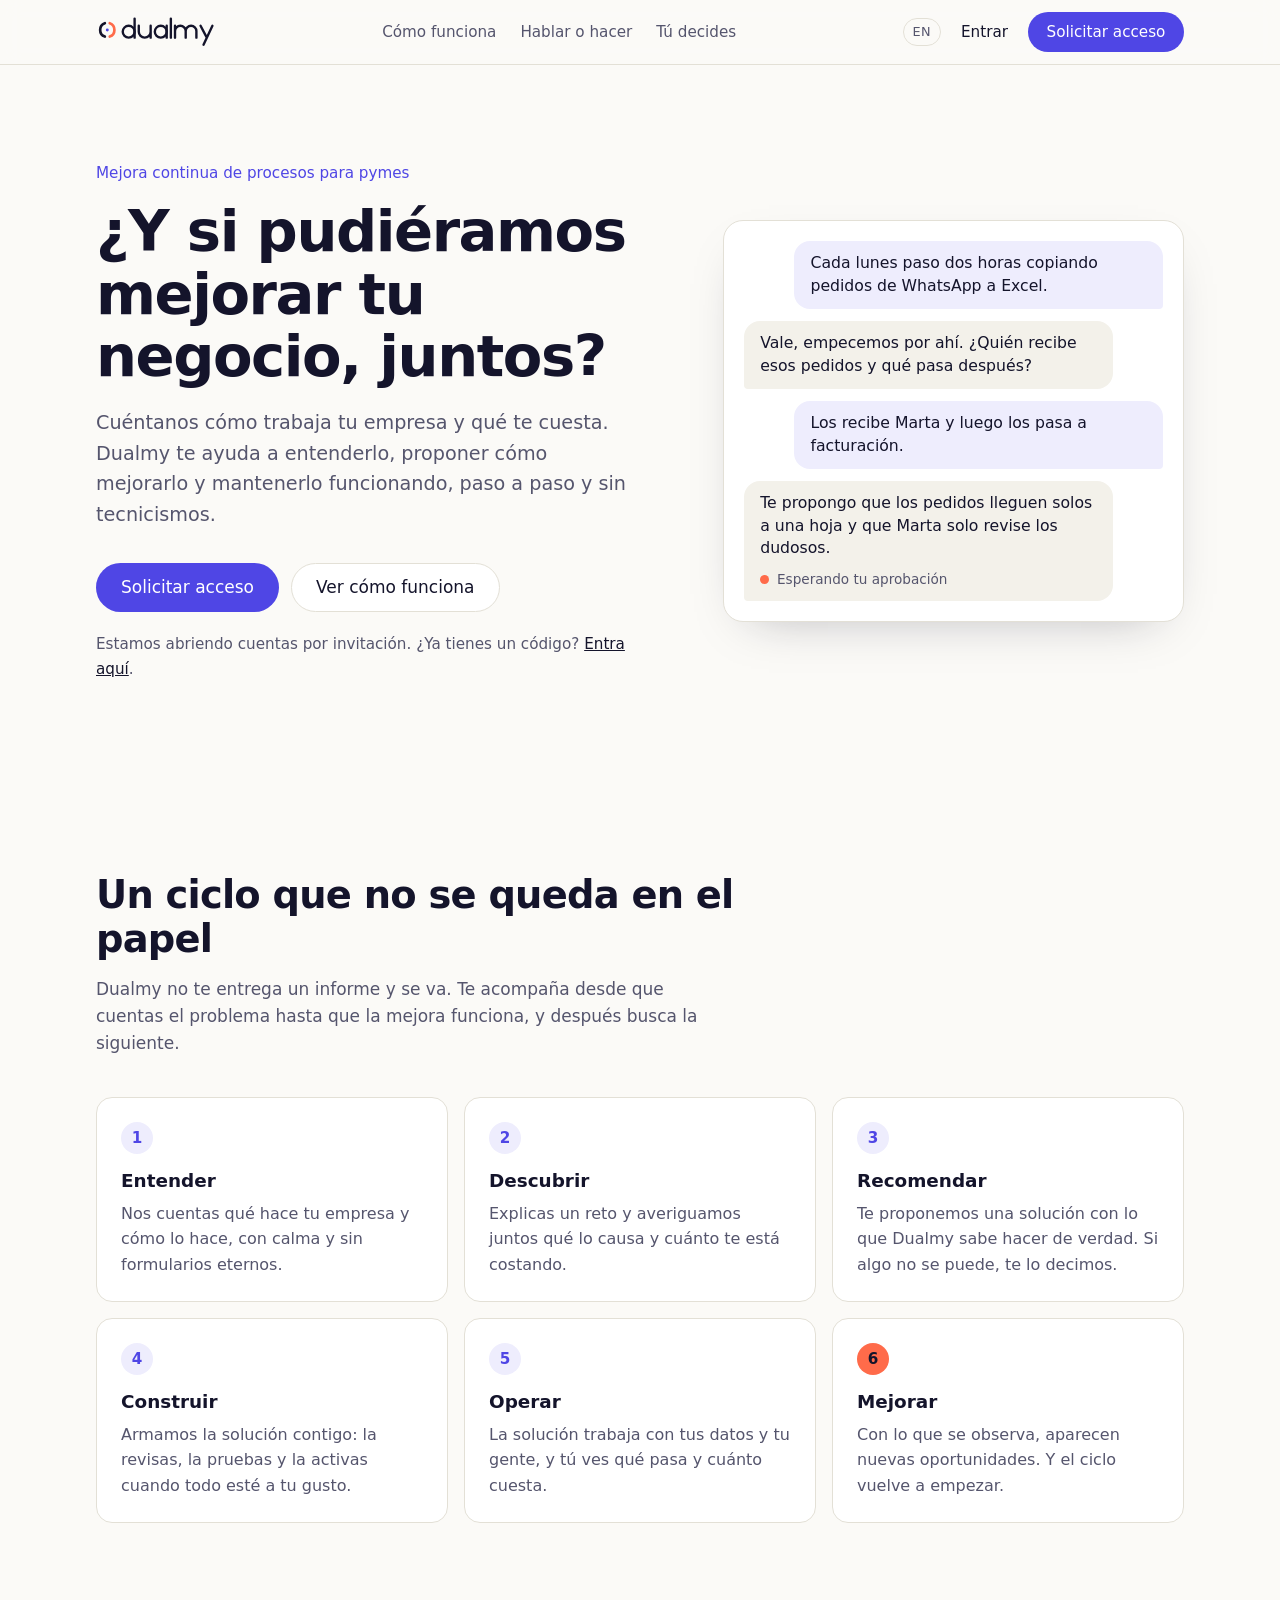
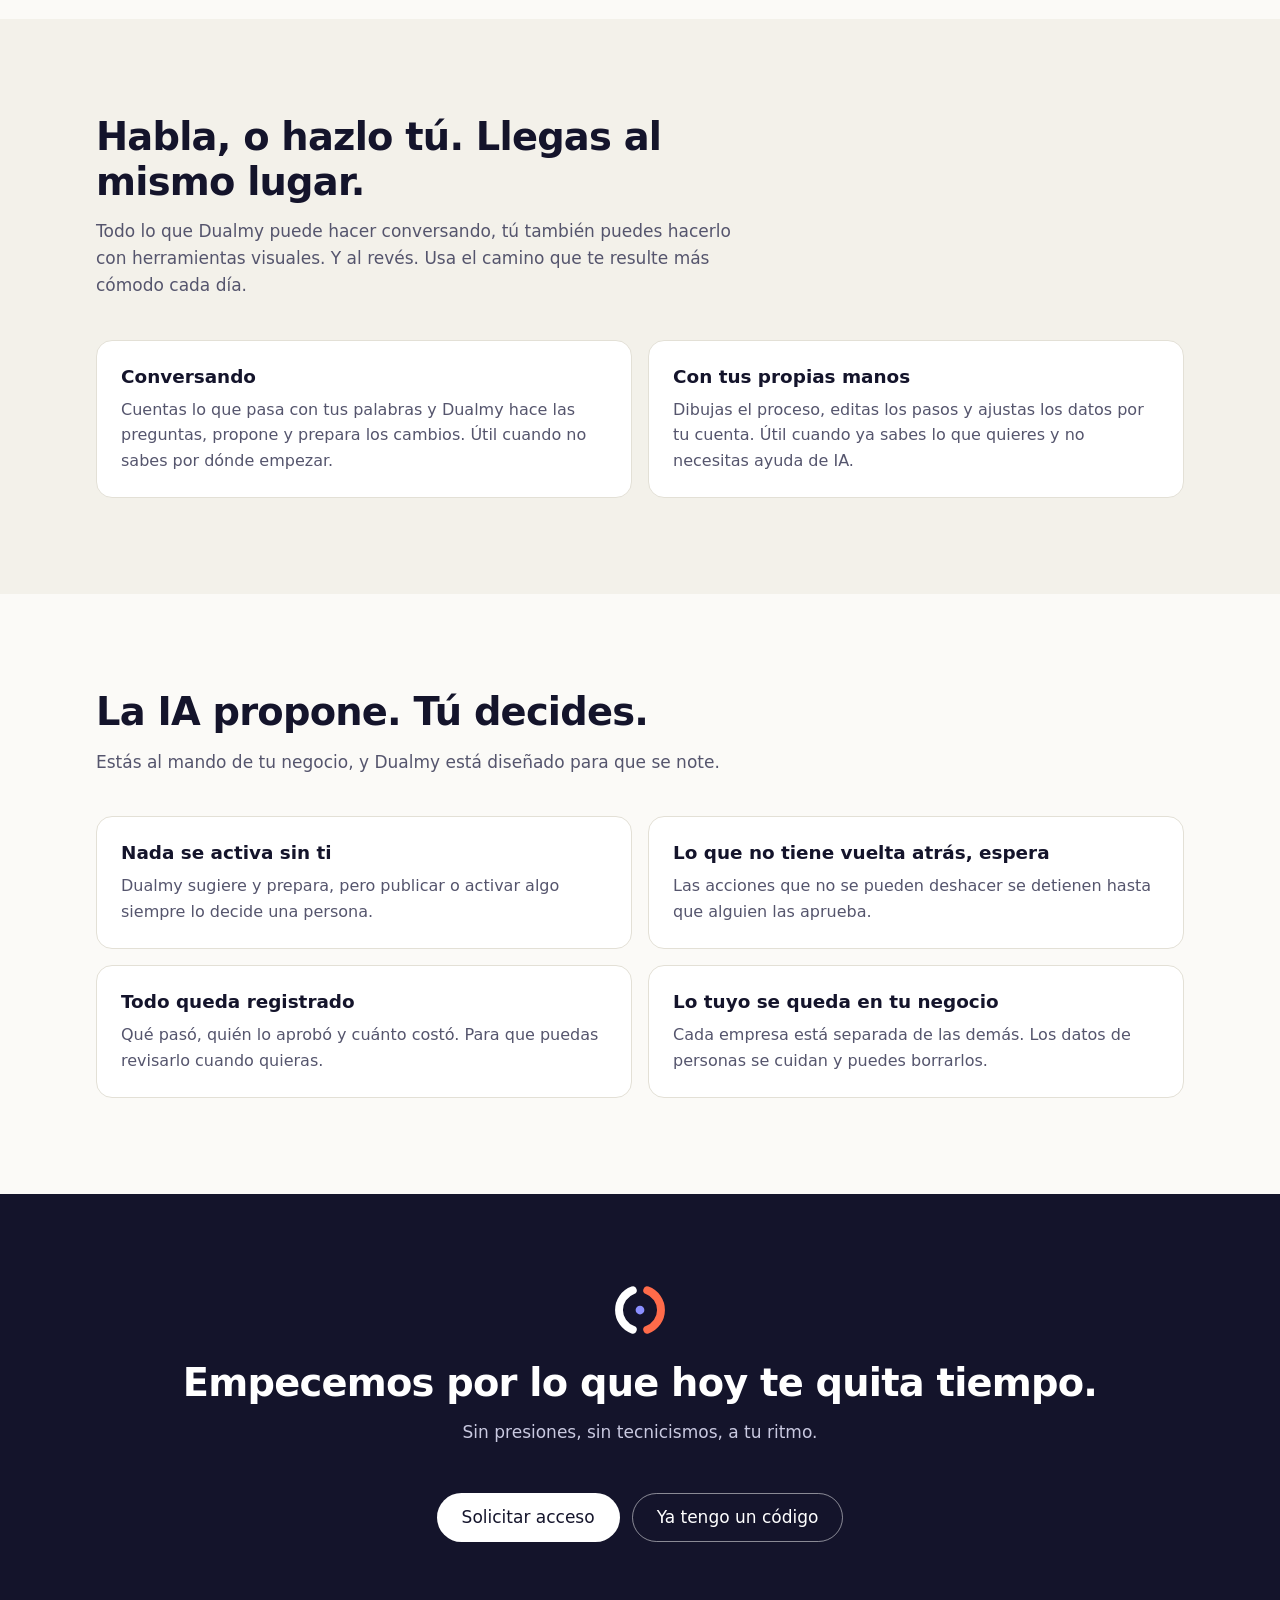
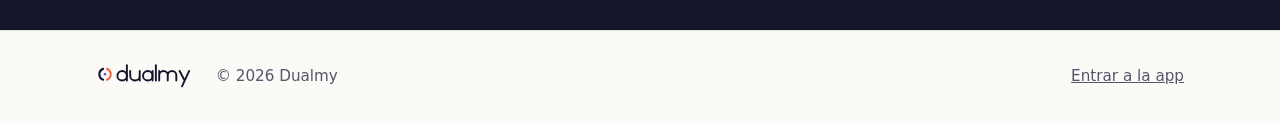
==== es/index.html @ 41164b64 "deploy: landing desde dualmy@247c0e9a" ====
<!doctype html>
<html lang="es">
  <head>
    <meta charset="UTF-8" />
    <meta name="viewport" content="width=device-width, initial-scale=1.0" />
    <title>Dualmy: mejora los procesos de tu negocio, a tu ritmo</title>
    <meta
      name="description"
      content="Cuéntanos cómo trabaja tu empresa y Dualmy te ayuda a entenderlo, mejorarlo y mantenerlo funcionando. Hablando o con tus propias manos. Tú decides."
    />
    <meta name="theme-color" content="#14142b" />
    <meta property="og:title" content="Dualmy: mejora los procesos de tu negocio, a tu ritmo" />
    <meta
      property="og:description"
      content="Cuéntanos cómo trabaja tu empresa y Dualmy te ayuda a mejorarlo. Sin tecnicismos, tú decides."
    />
    <meta property="og:type" content="website" />
    <meta property="og:url" content="https://dualmy.com/es/" />
    <link rel="canonical" href="https://dualmy.com/es/" />
    <link rel="alternate" hreflang="es" href="https://dualmy.com/es/" />
    <link rel="alternate" hreflang="en" href="https://dualmy.com/" />
    <link rel="alternate" hreflang="x-default" href="https://dualmy.com/" />
    <meta property="og:locale" content="es_ES" />
    <meta property="og:locale:alternate" content="en_US" />
    <meta property="og:image" content="https://dualmy.com/og-image-es.png" />
    <meta property="og:image:width" content="1200" />
    <meta property="og:image:height" content="630" />
    <meta property="og:image:alt" content="Dualmy: mejora tu negocio, juntos." />
    <meta name="twitter:card" content="summary_large_image" />
    <link rel="icon" type="image/svg+xml" href="../brand/favicon.svg" />
    <link rel="apple-touch-icon" href="../brand/apple-touch-icon.png" />
    <link rel="stylesheet" crossorigin href="../assets/styles-BkNdYoZb.css">
  </head>
  <body>
    <a class="skip" href="#contenido">Saltar al contenido</a>

    <header class="site-header">
      <div class="wrap bar">
        <a class="logo" href="./" aria-label="Dualmy, inicio">
          <img class="on-light" src="../brand/dualmy-logo.svg" alt="Dualmy" />
          <img class="on-dark" src="../brand/dualmy-logo-reverse.svg" alt="" aria-hidden="true" />
        </a>
        <nav class="nav" aria-label="Principal">
          <a href="#ciclo">Cómo funciona</a>
          <a href="#doble-modo">Hablar o hacer</a>
          <a href="#control">Tú decides</a>
        </nav>
        <div class="bar-actions">
          <a
            class="lang"
            href="../"
            hreflang="en"
            lang="en"
            aria-label="Read this page in English"
            >EN</a
          >
          <a class="link" href="https://app.dualmy.com">Entrar</a>
          <a class="btn btn-primary" href="mailto:hello@dualmy.com?subject=Quiero%20acceso%20a%20Dualmy">Solicitar acceso</a>
        </div>
      </div>
    </header>

    <main id="contenido">
      <section class="hero">
        <div class="wrap hero-grid">
          <div class="hero-copy">
            <p class="eyebrow">Mejora continua de procesos para pymes</p>
            <h1>¿Y si pudiéramos mejorar tu negocio, juntos?</h1>
            <p class="lead">
              Cuéntanos cómo trabaja tu empresa y qué te cuesta. Dualmy te ayuda a entenderlo,
              proponer cómo mejorarlo y mantenerlo funcionando, paso a paso y sin tecnicismos.
            </p>
            <div class="actions">
              <a class="btn btn-primary btn-lg" href="mailto:hello@dualmy.com?subject=Quiero%20acceso%20a%20Dualmy">Solicitar acceso</a>
              <a class="btn btn-ghost btn-lg" href="#ciclo">Ver cómo funciona</a>
            </div>
            <p class="note">
              Estamos abriendo cuentas por invitación. ¿Ya tienes un código?
              <a href="https://app.dualmy.com">Entra aquí</a>.
            </p>
          </div>

          <figure class="chat" aria-label="Así empieza una conversación en Dualmy">
            <p class="bubble bubble-person">
              Cada lunes paso dos horas copiando pedidos de WhatsApp a Excel.
            </p>
            <p class="bubble bubble-dualmy">
              Vale, empecemos por ahí. ¿Quién recibe esos pedidos y qué pasa después?
            </p>
            <p class="bubble bubble-person">Los recibe Marta y luego los pasa a facturación.</p>
            <div class="bubble bubble-dualmy proposal">
              <p>
                Te propongo que los pedidos lleguen solos a una hoja y que Marta solo revise los
                dudosos.
              </p>
              <p class="proposal-status">
                <span class="dot" aria-hidden="true"></span>Esperando tu aprobación
              </p>
            </div>
            <figcaption class="sr-only">
              Ejemplo de conversación entre una persona y Dualmy
            </figcaption>
          </figure>
        </div>
      </section>

      <section class="section" id="ciclo" aria-labelledby="ciclo-titulo">
        <div class="wrap">
          <header class="section-head">
            <h2 id="ciclo-titulo">Un ciclo que no se queda en el papel</h2>
            <p>
              Dualmy no te entrega un informe y se va. Te acompaña desde que cuentas el problema
              hasta que la mejora funciona, y después busca la siguiente.
            </p>
          </header>
          <ol class="steps">
            <li>
              <span class="step-n">1</span>
              <h3>Entender</h3>
              <p>
                Nos cuentas qué hace tu empresa y cómo lo hace, con calma y sin formularios eternos.
              </p>
            </li>
            <li>
              <span class="step-n">2</span>
              <h3>Descubrir</h3>
              <p>Explicas un reto y averiguamos juntos qué lo causa y cuánto te está costando.</p>
            </li>
            <li>
              <span class="step-n">3</span>
              <h3>Recomendar</h3>
              <p>
                Te proponemos una solución con lo que Dualmy sabe hacer de verdad. Si algo no se
                puede, te lo decimos.
              </p>
            </li>
            <li>
              <span class="step-n">4</span>
              <h3>Construir</h3>
              <p>
                Armamos la solución contigo: la revisas, la pruebas y la activas cuando todo esté a
                tu gusto.
              </p>
            </li>
            <li>
              <span class="step-n">5</span>
              <h3>Operar</h3>
              <p>
                La solución trabaja con tus datos y tu gente, y tú ves qué pasa y cuánto cuesta.
              </p>
            </li>
            <li>
              <span class="step-n">6</span>
              <h3>Mejorar</h3>
              <p>
                Con lo que se observa, aparecen nuevas oportunidades. Y el ciclo vuelve a empezar.
              </p>
            </li>
          </ol>
        </div>
      </section>

      <section class="section section-alt" id="doble-modo" aria-labelledby="modo-titulo">
        <div class="wrap">
          <header class="section-head">
            <h2 id="modo-titulo">Habla, o hazlo tú. Llegas al mismo lugar.</h2>
            <p>
              Todo lo que Dualmy puede hacer conversando, tú también puedes hacerlo con herramientas
              visuales. Y al revés. Usa el camino que te resulte más cómodo cada día.
            </p>
          </header>
          <div class="two">
            <article class="card">
              <h3>Conversando</h3>
              <p>
                Cuentas lo que pasa con tus palabras y Dualmy hace las preguntas, propone y prepara
                los cambios. Útil cuando no sabes por dónde empezar.
              </p>
            </article>
            <article class="card">
              <h3>Con tus propias manos</h3>
              <p>
                Dibujas el proceso, editas los pasos y ajustas los datos por tu cuenta. Útil cuando
                ya sabes lo que quieres y no necesitas ayuda de IA.
              </p>
            </article>
          </div>
        </div>
      </section>

      <section class="section" id="control" aria-labelledby="control-titulo">
        <div class="wrap">
          <header class="section-head">
            <h2 id="control-titulo">La IA propone. Tú decides.</h2>
            <p>Estás al mando de tu negocio, y Dualmy está diseñado para que se note.</p>
          </header>
          <ul class="trust">
            <li>
              <h3>Nada se activa sin ti</h3>
              <p>
                Dualmy sugiere y prepara, pero publicar o activar algo siempre lo decide una
                persona.
              </p>
            </li>
            <li>
              <h3>Lo que no tiene vuelta atrás, espera</h3>
              <p>
                Las acciones que no se pueden deshacer se detienen hasta que alguien las aprueba.
              </p>
            </li>
            <li>
              <h3>Todo queda registrado</h3>
              <p>
                Qué pasó, quién lo aprobó y cuánto costó. Para que puedas revisarlo cuando quieras.
              </p>
            </li>
            <li>
              <h3>Lo tuyo se queda en tu negocio</h3>
              <p>
                Cada empresa está separada de las demás. Los datos de personas se cuidan y puedes
                borrarlos.
              </p>
            </li>
          </ul>
        </div>
      </section>

      <section class="cta" aria-labelledby="cta-titulo">
        <div class="wrap cta-inner">
          <img class="cta-mark" src="../brand/dualmy-mark-reverse.svg" alt="" aria-hidden="true" />
          <h2 id="cta-titulo">Empecemos por lo que hoy te quita tiempo.</h2>
          <p>Sin presiones, sin tecnicismos, a tu ritmo.</p>
          <div class="actions center">
            <a class="btn btn-light btn-lg" href="mailto:hello@dualmy.com?subject=Quiero%20acceso%20a%20Dualmy">Solicitar acceso</a>
            <a class="btn btn-outline btn-lg" href="https://app.dualmy.com">Ya tengo un código</a>
          </div>
        </div>
      </section>
    </main>

    <footer class="site-footer">
      <div class="wrap foot">
        <a class="logo" href="./" aria-label="Dualmy, inicio">
          <img class="on-light" src="../brand/dualmy-logo.svg" alt="Dualmy" />
          <img class="on-dark" src="../brand/dualmy-logo-reverse.svg" alt="" aria-hidden="true" />
        </a>
        <p>© 2026 Dualmy</p>
        <a href="https://app.dualmy.com">Entrar a la app</a>
      </div>
    </footer>
  </body>
</html>
---- assets/styles-BkNdYoZb.css ----
:root{--ink:#14142b;--bg:#fbfaf7;--surface:#fff;--alt:#f3f1ea;--text:#14142b;--muted:#55556d;--line:#e3e0d6;--accent:#4f46e5;--accent-soft:#eeedfd;--accent-text:#fff;--coral:#ff6b4a;--font:ui-sans-serif, system-ui, -apple-system, "Segoe UI", Roboto, "Helvetica Neue", Arial, sans-serif;--lightningcss-light:initial;--lightningcss-dark: ;color-scheme:light dark}@media (prefers-color-scheme:dark){:root{--lightningcss-light: ;--lightningcss-dark:initial;--bg:#0f0f22;--surface:#1a1a36;--alt:#141430;--text:#f5f3ee;--muted:#b0b0c8;--line:#2b2b4d;--accent:#8b8fff;--accent-soft:#23224a;--accent-text:#0f0f24}}*{box-sizing:border-box}html{scroll-behavior:smooth;scroll-padding-top:5rem}@media (prefers-reduced-motion:reduce){html{scroll-behavior:auto}}body{background:var(--bg);color:var(--text);font-family:var(--font);-webkit-font-smoothing:antialiased;margin:0;font-size:1.0625rem;line-height:1.6}h1,h2,h3,p,ol,ul,figure{margin:0}ol,ul{padding:0;list-style:none}a{color:inherit}img{max-width:100%;display:block}:focus-visible{outline:3px solid var(--accent);outline-offset:3px;border-radius:6px}.sr-only{clip-path:inset(50%);white-space:nowrap;width:1px;height:1px;position:absolute;overflow:hidden}.skip{background:var(--surface);z-index:10;border-radius:8px;padding:.5rem 1rem;position:absolute;top:-4rem;left:1rem}.skip:focus{top:1rem}.wrap{width:min(100% - 3rem,68rem);margin-inline:auto}.on-dark{display:none}@media (prefers-color-scheme:dark){.on-light{display:none}.on-dark{display:block}}.site-header{z-index:5;background:color-mix(in srgb, var(--bg) 88%, transparent);-webkit-backdrop-filter:blur(10px);backdrop-filter:blur(10px);border-bottom:1px solid var(--line);position:sticky;top:0}.bar{align-items:center;gap:2rem;min-height:4rem;display:flex}.logo img{width:auto;height:2rem}.nav{color:var(--muted);gap:1.5rem;margin-inline:auto;font-size:.95rem;display:flex}.nav a,.link{text-decoration:none}.nav a:hover,.link:hover{color:var(--text)}.bar-actions{align-items:center;gap:1.25rem;font-size:.95rem;display:flex}.lang{border:1px solid var(--line);letter-spacing:.04em;color:var(--muted);border-radius:999px;padding:.2rem .55rem;font-size:.8rem;font-weight:500;text-decoration:none}.lang:hover{color:var(--text);border-color:var(--muted)}.btn{border:1px solid #0000;border-radius:999px;justify-content:center;align-items:center;padding:.6rem 1.1rem;font-weight:500;line-height:1.2;text-decoration:none;display:inline-flex}.btn-lg{padding:.85rem 1.5rem;font-size:1.0625rem}.btn-primary{background:var(--accent);color:var(--accent-text)}.btn-primary:hover{filter:brightness(1.08)}.btn-ghost{border-color:var(--line);background:var(--surface)}.btn-ghost:hover{border-color:var(--muted)}.btn-light{color:var(--ink);background:#fff}.btn-outline{color:#fff;border-color:#ffffff80}.btn-outline:hover{border-color:#fff}.hero{padding-block:clamp(3rem,8vw,6rem)}.hero-grid{grid-template-columns:minmax(0,1.1fr) minmax(0,.9fr);align-items:center;gap:clamp(2rem,5vw,4rem);display:grid}.eyebrow{color:var(--accent);margin-bottom:1rem;font-size:.95rem;font-weight:500}h1{letter-spacing:-.025em;font-size:clamp(2.2rem,5.2vw,3.6rem);font-weight:600;line-height:1.08}.lead{color:var(--muted);max-width:34rem;margin-top:1.25rem;font-size:1.2rem}.actions{flex-wrap:wrap;gap:.75rem;margin-top:2rem;display:flex}.actions.center{justify-content:center}.note{color:var(--muted);margin-top:1.25rem;font-size:.95rem}.note a{color:var(--text)}.chat{background:var(--surface);border:1px solid var(--line);border-radius:20px;gap:.75rem;padding:1.25rem;display:grid;box-shadow:0 18px 50px -28px #14142b59}.bubble{border-radius:16px;max-width:88%;padding:.7rem 1rem;font-size:.98rem;line-height:1.45}.bubble-person{background:var(--accent-soft);border-bottom-right-radius:4px;justify-self:end}.bubble-dualmy{background:var(--alt);border-bottom-left-radius:4px;justify-self:start}.proposal{gap:.6rem;display:grid}.proposal-status{color:var(--muted);align-items:center;gap:.5rem;font-size:.85rem;display:inline-flex}.dot{background:var(--coral);border-radius:50%;width:.55rem;height:.55rem}.section{padding-block:clamp(3.5rem,8vw,6rem)}.section-alt{background:var(--alt)}.section-head{max-width:40rem;margin-bottom:2.5rem}h2{letter-spacing:-.02em;font-size:clamp(1.7rem,3.4vw,2.4rem);font-weight:600;line-height:1.15}.section-head p{color:var(--muted);margin-top:.9rem}h3{font-size:1.15rem;font-weight:600;line-height:1.3}.steps{grid-template-columns:repeat(3,minmax(0,1fr));gap:1rem;display:grid}.steps li,.card,.trust li{background:var(--surface);border:1px solid var(--line);border-radius:16px;padding:1.5rem}.steps p,.card p,.trust p{color:var(--muted);margin-top:.5rem;font-size:1rem}.step-n{background:var(--accent-soft);width:2rem;height:2rem;color:var(--accent);border-radius:50%;place-items:center;margin-bottom:.9rem;font-size:.95rem;font-weight:600;display:inline-grid}.steps li:nth-child(6) .step-n{background:var(--coral);color:var(--ink)}.two,.trust{grid-template-columns:repeat(2,minmax(0,1fr));gap:1rem;display:grid}.cta{background:var(--ink);color:#fff;text-align:center;padding-block:clamp(3.5rem,8vw,5.5rem)}@media (prefers-color-scheme:dark){.cta{background:#1d1c4d}}.cta-inner{justify-items:center;gap:.9rem;display:grid}.cta-mark{width:3.5rem;height:3.5rem;margin-bottom:.5rem}.cta p{color:#c9c9e0}.site-footer{border-top:1px solid var(--line);color:var(--muted);padding-block:2rem;font-size:.95rem}.foot{align-items:center;gap:1.5rem;display:flex}.foot .logo img{height:1.6rem}.foot a:last-child{margin-left:auto}@media (width<=52rem){.nav{display:none}.bar{justify-content:space-between}.hero-grid,.steps,.two,.trust{grid-template-columns:minmax(0,1fr)}.bar-actions .link{display:none}}@media (width<=30rem){.bar{gap:.75rem}.bar-actions{gap:.6rem}.bar-actions .btn{white-space:nowrap;padding:.5rem .85rem;font-size:.9rem}.actions .btn{width:100%}.foot{flex-wrap:wrap}.foot a:last-child{margin-left:0}}
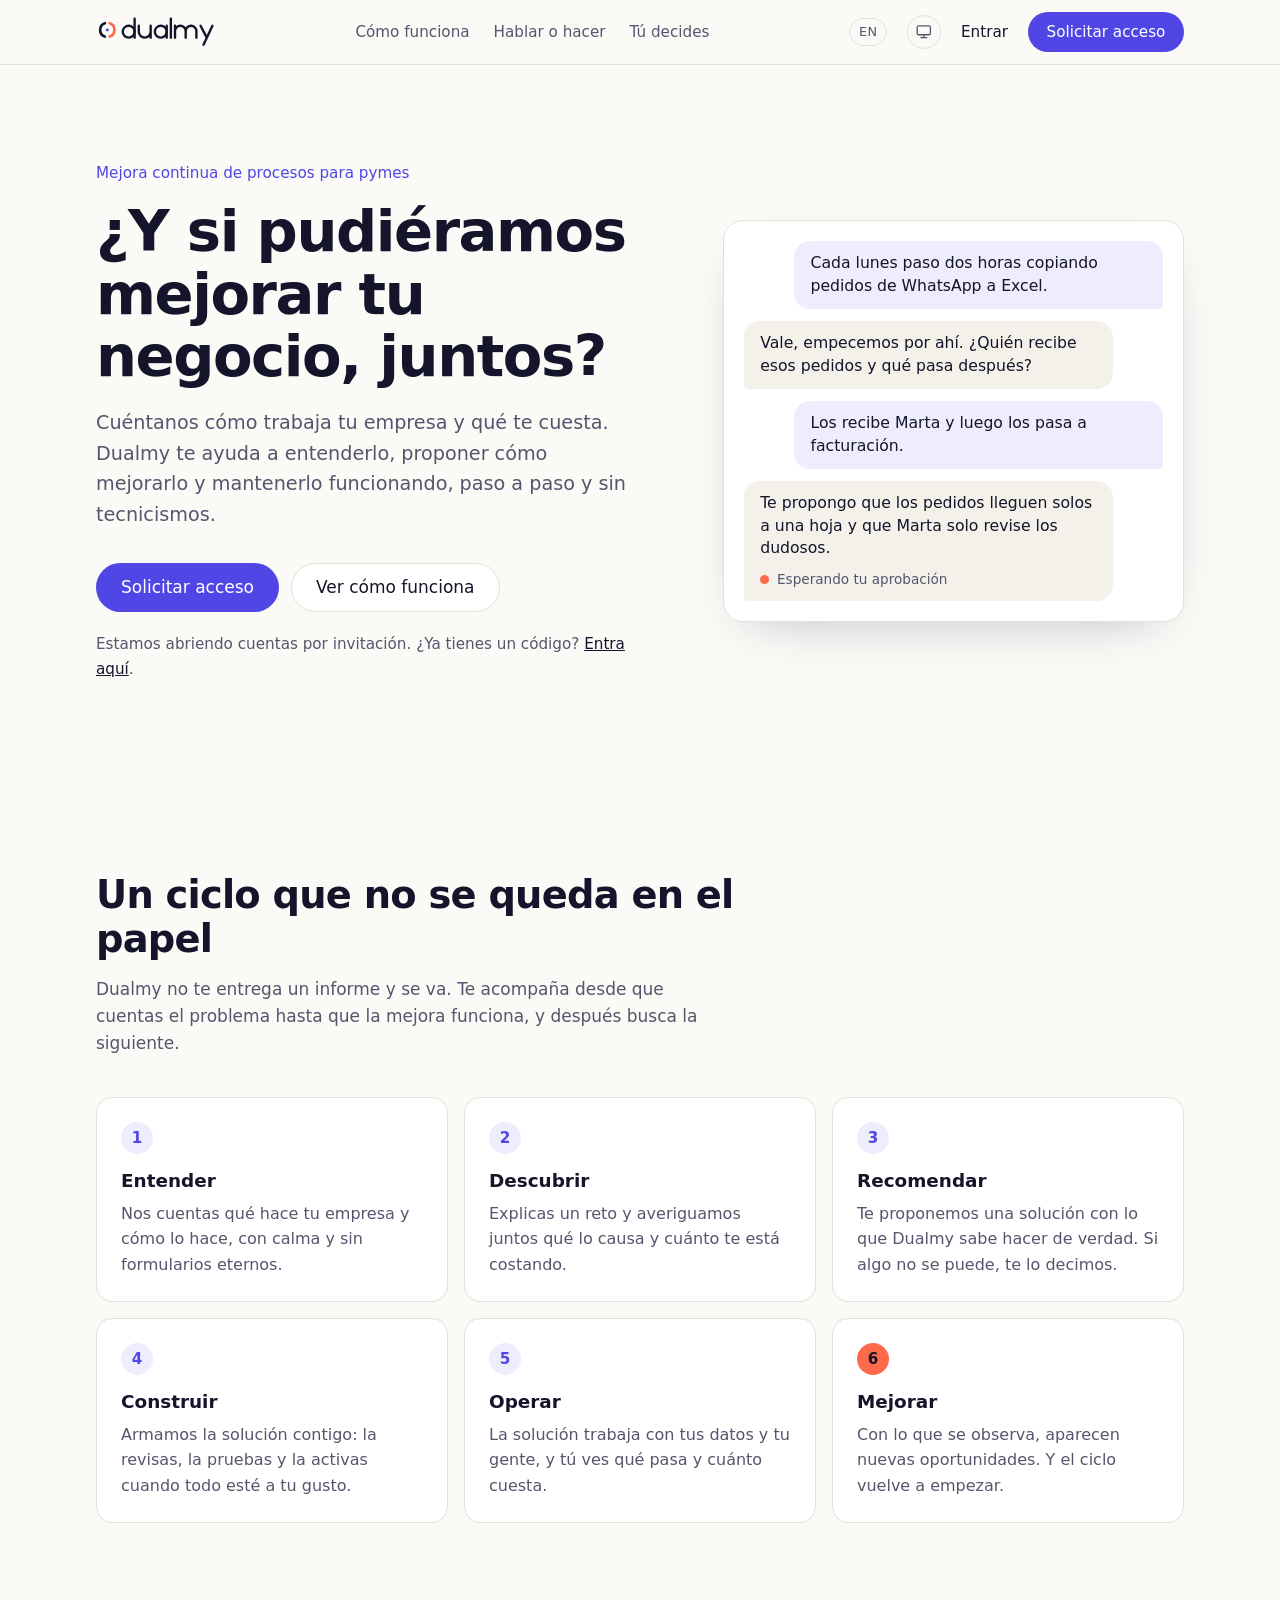
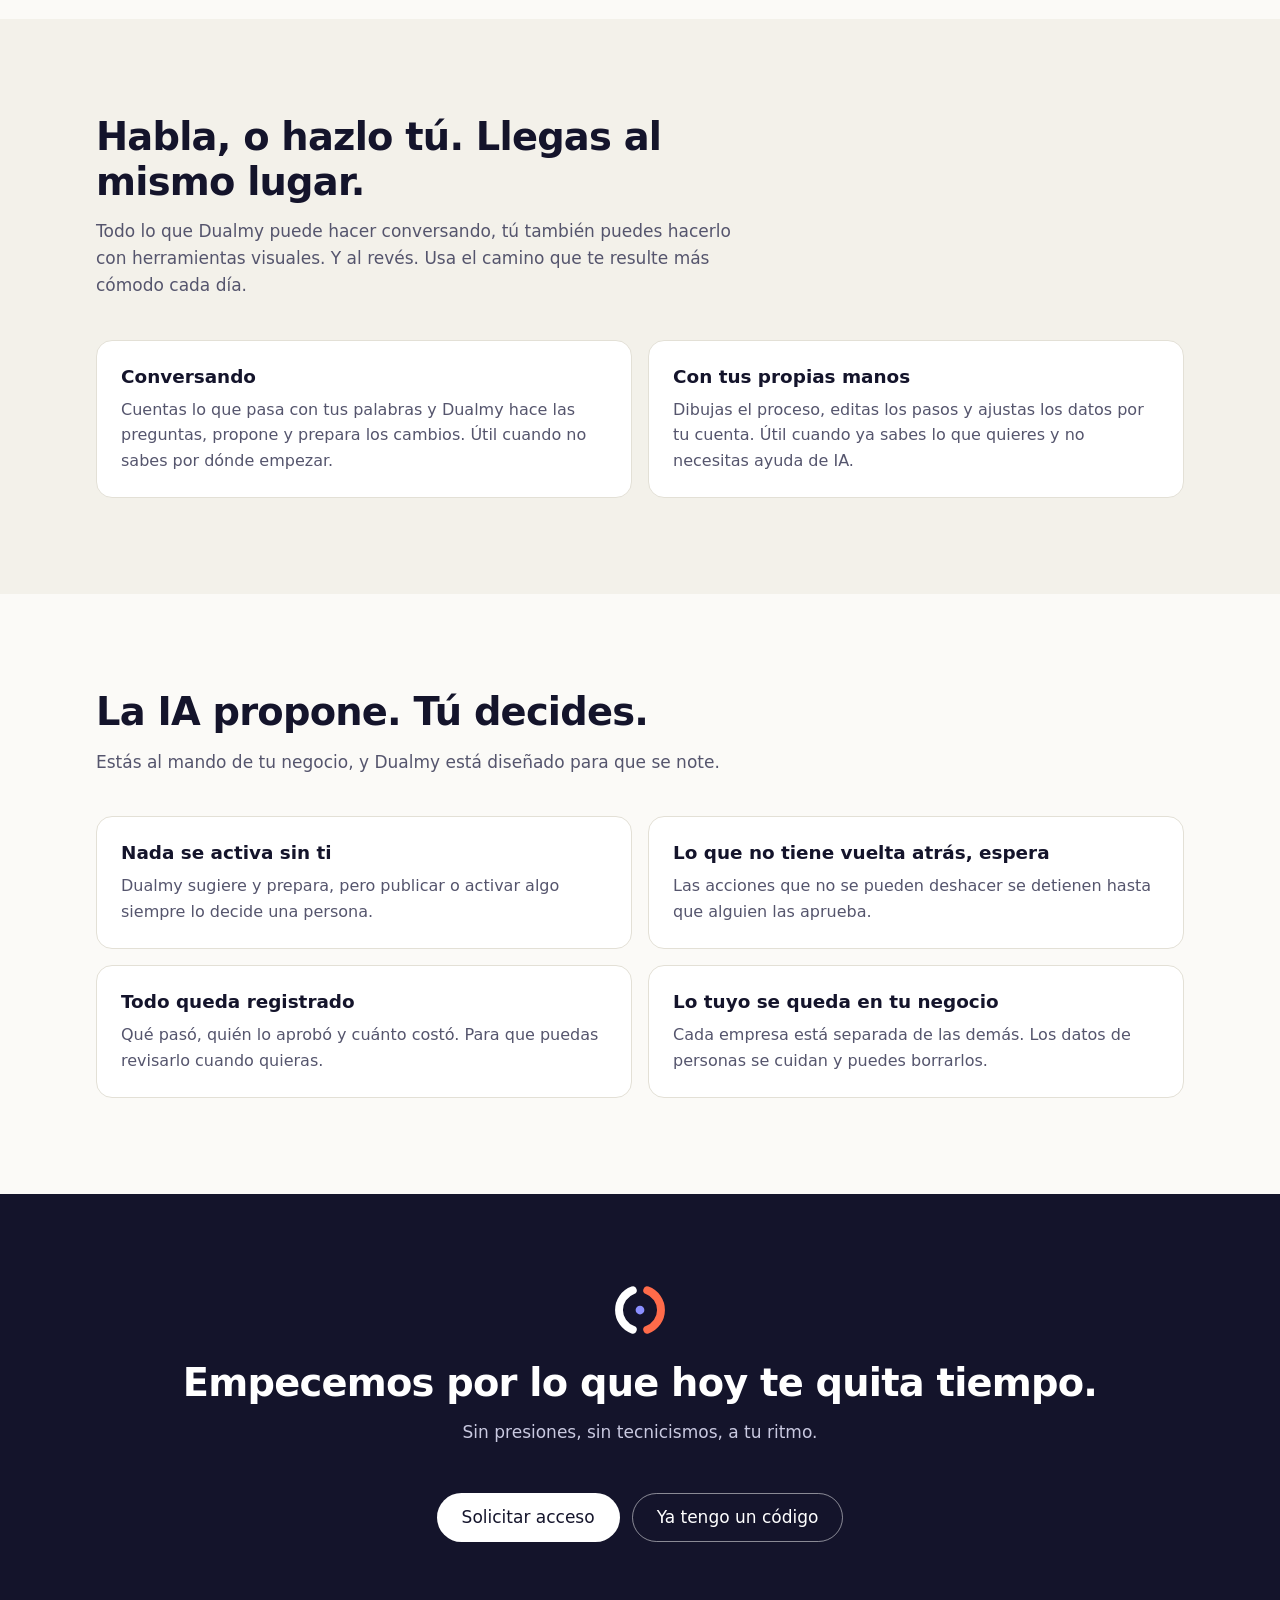
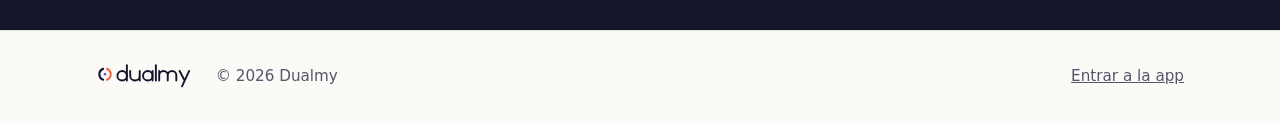
==== commit 607fed9f: "deploy: landing desde dualmy@b405ded6" ====
--- a/es/index.html
+++ b/es/index.html
@@ -29,7 +29,14 @@
     <meta name="twitter:card" content="summary_large_image" />
     <link rel="icon" type="image/svg+xml" href="../brand/favicon.svg" />
     <link rel="apple-touch-icon" href="../brand/apple-touch-icon.png" />
-    <link rel="stylesheet" crossorigin href="../assets/styles-BkNdYoZb.css">
+    <script>
+      try {
+        var t = localStorage.getItem('dualmy-theme');
+        if (t === 'light' || t === 'dark') document.documentElement.dataset.theme = t;
+      } catch (e) {}
+    </script>
+    <script type="module" crossorigin src="../assets/theme-CjEgHrdQ.js"></script>
+    <link rel="stylesheet" crossorigin href="../assets/theme-CzVMNWgR.css">
   </head>
   <body>
     <a class="skip" href="#contenido">Saltar al contenido</a>
@@ -46,14 +53,32 @@
           <a href="#control">Tú decides</a>
         </nav>
         <div class="bar-actions">
-          <a
-            class="lang"
-            href="../"
-            hreflang="en"
-            lang="en"
-            aria-label="Read this page in English"
+          <a class="lang" href="../" hreflang="en" lang="en" aria-label="Read this page in English"
             >EN</a
           >
+          <button
+            class="theme-toggle"
+            type="button"
+            data-theme-toggle
+            data-pref="system"
+            aria-label="Tema: sistema (clic para cambiar)"
+            title="Tema: sistema (clic para cambiar)"
+            data-labels='{"system": "Tema: sistema (clic para cambiar)", "light": "Tema: claro (clic para cambiar)", "dark": "Tema: oscuro (clic para cambiar)"}'
+          >
+            <svg class="ic ic-system" viewBox="0 0 24 24" aria-hidden="true">
+              <rect x="3" y="4" width="18" height="12" rx="2" />
+              <path d="M8 20h8M12 16v4" />
+            </svg>
+            <svg class="ic ic-light" viewBox="0 0 24 24" aria-hidden="true">
+              <circle cx="12" cy="12" r="4" />
+              <path
+                d="M12 2v2M12 20v2M4.9 4.9l1.4 1.4M17.7 17.7l1.4 1.4M2 12h2M20 12h2M4.9 19.1l1.4-1.4M17.7 6.3l1.4-1.4"
+              />
+            </svg>
+            <svg class="ic ic-dark" viewBox="0 0 24 24" aria-hidden="true">
+              <path d="M20 14.5A8.5 8.5 0 0 1 9.5 4a8.5 8.5 0 1 0 10.5 10.5z" />
+            </svg>
+          </button>
           <a class="link" href="https://app.dualmy.com">Entrar</a>
           <a class="btn btn-primary" href="mailto:hello@dualmy.com?subject=Quiero%20acceso%20a%20Dualmy">Solicitar acceso</a>
         </div>
--- a/assets/theme-CzVMNWgR.css
+++ b/assets/theme-CzVMNWgR.css
@@ -0,0 +1 @@
+:root{--ink:#14142b;--bg:#fbfaf7;--surface:#fff;--alt:#f3f1ea;--text:#14142b;--muted:#55556d;--line:#e3e0d6;--accent:#4f46e5;--accent-soft:#eeedfd;--accent-text:#fff;--coral:#ff6b4a;--font:ui-sans-serif, system-ui, -apple-system, "Segoe UI", Roboto, "Helvetica Neue", Arial, sans-serif;--lightningcss-light:initial;--lightningcss-dark: ;color-scheme:light dark}@media (prefers-color-scheme:dark){:root{--lightningcss-light: ;--lightningcss-dark:initial}}:root[data-theme=light]{--lightningcss-light:initial;--lightningcss-dark: ;color-scheme:light}:root[data-theme=dark]{--bg:#0f0f22;--surface:#1a1a36;--alt:#141430;--text:#f5f3ee;--muted:#b0b0c8;--line:#2b2b4d;--accent:#8b8fff;--accent-soft:#23224a;--accent-text:#0f0f24;--lightningcss-light: ;--lightningcss-dark:initial;color-scheme:dark}@media (prefers-color-scheme:dark){:root:not([data-theme=light]){--bg:#0f0f22;--surface:#1a1a36;--alt:#141430;--text:#f5f3ee;--muted:#b0b0c8;--line:#2b2b4d;--accent:#8b8fff;--accent-soft:#23224a;--accent-text:#0f0f24;--lightningcss-light: ;--lightningcss-dark:initial;color-scheme:dark}}*{box-sizing:border-box}html{scroll-behavior:smooth;scroll-padding-top:5rem}@media (prefers-reduced-motion:reduce){html{scroll-behavior:auto}}body{background:var(--bg);color:var(--text);font-family:var(--font);-webkit-font-smoothing:antialiased;margin:0;font-size:1.0625rem;line-height:1.6}h1,h2,h3,p,ol,ul,figure{margin:0}ol,ul{padding:0;list-style:none}a{color:inherit}img{max-width:100%;display:block}:focus-visible{outline:3px solid var(--accent);outline-offset:3px;border-radius:6px}.sr-only{clip-path:inset(50%);white-space:nowrap;width:1px;height:1px;position:absolute;overflow:hidden}.skip{background:var(--surface);z-index:10;border-radius:8px;padding:.5rem 1rem;position:absolute;top:-4rem;left:1rem}.skip:focus{top:1rem}.wrap{width:min(100% - 3rem,68rem);margin-inline:auto}.on-dark,:root[data-theme=dark] .on-light{display:none}:root[data-theme=dark] .on-dark{display:block}@media (prefers-color-scheme:dark){:root:not([data-theme=light]) .on-light{display:none}:root:not([data-theme=light]) .on-dark{display:block}}.site-header{z-index:5;background:color-mix(in srgb, var(--bg) 88%, transparent);-webkit-backdrop-filter:blur(10px);backdrop-filter:blur(10px);border-bottom:1px solid var(--line);position:sticky;top:0}.bar{align-items:center;gap:2rem;min-height:4rem;display:flex}.logo img{width:auto;height:2rem}.nav{color:var(--muted);gap:1.5rem;margin-inline:auto;font-size:.95rem;display:flex}.nav a,.link{text-decoration:none}.nav a:hover,.link:hover{color:var(--text)}.bar-actions{align-items:center;gap:1.25rem;font-size:.95rem;display:flex}.lang{border:1px solid var(--line);letter-spacing:.04em;color:var(--muted);border-radius:999px;padding:.2rem .55rem;font-size:.8rem;font-weight:500;text-decoration:none}.lang:hover{color:var(--text);border-color:var(--muted)}.theme-toggle{border:1px solid var(--line);width:2.1rem;height:2.1rem;color:var(--muted);cursor:pointer;background:0 0;border-radius:50%;place-items:center;padding:0;display:inline-grid}.theme-toggle:hover{color:var(--text);border-color:var(--muted)}.theme-toggle .ic{fill:none;stroke:currentColor;stroke-width:1.8px;stroke-linecap:round;stroke-linejoin:round;width:1.1rem;height:1.1rem;display:none}.theme-toggle[data-pref=system] .ic-system,.theme-toggle[data-pref=light] .ic-light,.theme-toggle[data-pref=dark] .ic-dark{display:block}.btn{border:1px solid #0000;border-radius:999px;justify-content:center;align-items:center;padding:.6rem 1.1rem;font-weight:500;line-height:1.2;text-decoration:none;display:inline-flex}.btn-lg{padding:.85rem 1.5rem;font-size:1.0625rem}.btn-primary{background:var(--accent);color:var(--accent-text)}.btn-primary:hover{filter:brightness(1.08)}.btn-ghost{border-color:var(--line);background:var(--surface)}.btn-ghost:hover{border-color:var(--muted)}.btn-light{color:var(--ink);background:#fff}.btn-outline{color:#fff;border-color:#ffffff80}.btn-outline:hover{border-color:#fff}.hero{padding-block:clamp(3rem,8vw,6rem)}.hero-grid{grid-template-columns:minmax(0,1.1fr) minmax(0,.9fr);align-items:center;gap:clamp(2rem,5vw,4rem);display:grid}.eyebrow{color:var(--accent);margin-bottom:1rem;font-size:.95rem;font-weight:500}h1{letter-spacing:-.025em;font-size:clamp(2.2rem,5.2vw,3.6rem);font-weight:600;line-height:1.08}.lead{color:var(--muted);max-width:34rem;margin-top:1.25rem;font-size:1.2rem}.actions{flex-wrap:wrap;gap:.75rem;margin-top:2rem;display:flex}.actions.center{justify-content:center}.note{color:var(--muted);margin-top:1.25rem;font-size:.95rem}.note a{color:var(--text)}.chat{background:var(--surface);border:1px solid var(--line);border-radius:20px;gap:.75rem;padding:1.25rem;display:grid;box-shadow:0 18px 50px -28px #14142b59}.bubble{border-radius:16px;max-width:88%;padding:.7rem 1rem;font-size:.98rem;line-height:1.45}.bubble-person{background:var(--accent-soft);border-bottom-right-radius:4px;justify-self:end}.bubble-dualmy{background:var(--alt);border-bottom-left-radius:4px;justify-self:start}.proposal{gap:.6rem;display:grid}.proposal-status{color:var(--muted);align-items:center;gap:.5rem;font-size:.85rem;display:inline-flex}.dot{background:var(--coral);border-radius:50%;width:.55rem;height:.55rem}.section{padding-block:clamp(3.5rem,8vw,6rem)}.section-alt{background:var(--alt)}.section-head{max-width:40rem;margin-bottom:2.5rem}h2{letter-spacing:-.02em;font-size:clamp(1.7rem,3.4vw,2.4rem);font-weight:600;line-height:1.15}.section-head p{color:var(--muted);margin-top:.9rem}h3{font-size:1.15rem;font-weight:600;line-height:1.3}.steps{grid-template-columns:repeat(3,minmax(0,1fr));gap:1rem;display:grid}.steps li,.card,.trust li{background:var(--surface);border:1px solid var(--line);border-radius:16px;padding:1.5rem}.steps p,.card p,.trust p{color:var(--muted);margin-top:.5rem;font-size:1rem}.step-n{background:var(--accent-soft);width:2rem;height:2rem;color:var(--accent);border-radius:50%;place-items:center;margin-bottom:.9rem;font-size:.95rem;font-weight:600;display:inline-grid}.steps li:nth-child(6) .step-n{background:var(--coral);color:var(--ink)}.two,.trust{grid-template-columns:repeat(2,minmax(0,1fr));gap:1rem;display:grid}.cta{background:var(--ink);color:#fff;text-align:center;padding-block:clamp(3.5rem,8vw,5.5rem)}:root[data-theme=dark] .cta{background:#1d1c4d}@media (prefers-color-scheme:dark){:root:not([data-theme=light]) .cta{background:#1d1c4d}}.cta-inner{justify-items:center;gap:.9rem;display:grid}.cta-mark{width:3.5rem;height:3.5rem;margin-bottom:.5rem}.cta p{color:#c9c9e0}.site-footer{border-top:1px solid var(--line);color:var(--muted);padding-block:2rem;font-size:.95rem}.foot{align-items:center;gap:1.5rem;display:flex}.foot .logo img{height:1.6rem}.foot a:last-child{margin-left:auto}@media (width<=52rem){.nav{display:none}.bar{justify-content:space-between}.hero-grid,.steps,.two,.trust{grid-template-columns:minmax(0,1fr)}.bar-actions .link{display:none}}@media (width<=30rem){.bar{gap:.75rem}.bar-actions{gap:.6rem}.bar-actions .btn{white-space:nowrap;padding:.5rem .85rem;font-size:.9rem}.actions .btn{width:100%}.foot{flex-wrap:wrap}.foot a:last-child{margin-left:0}}
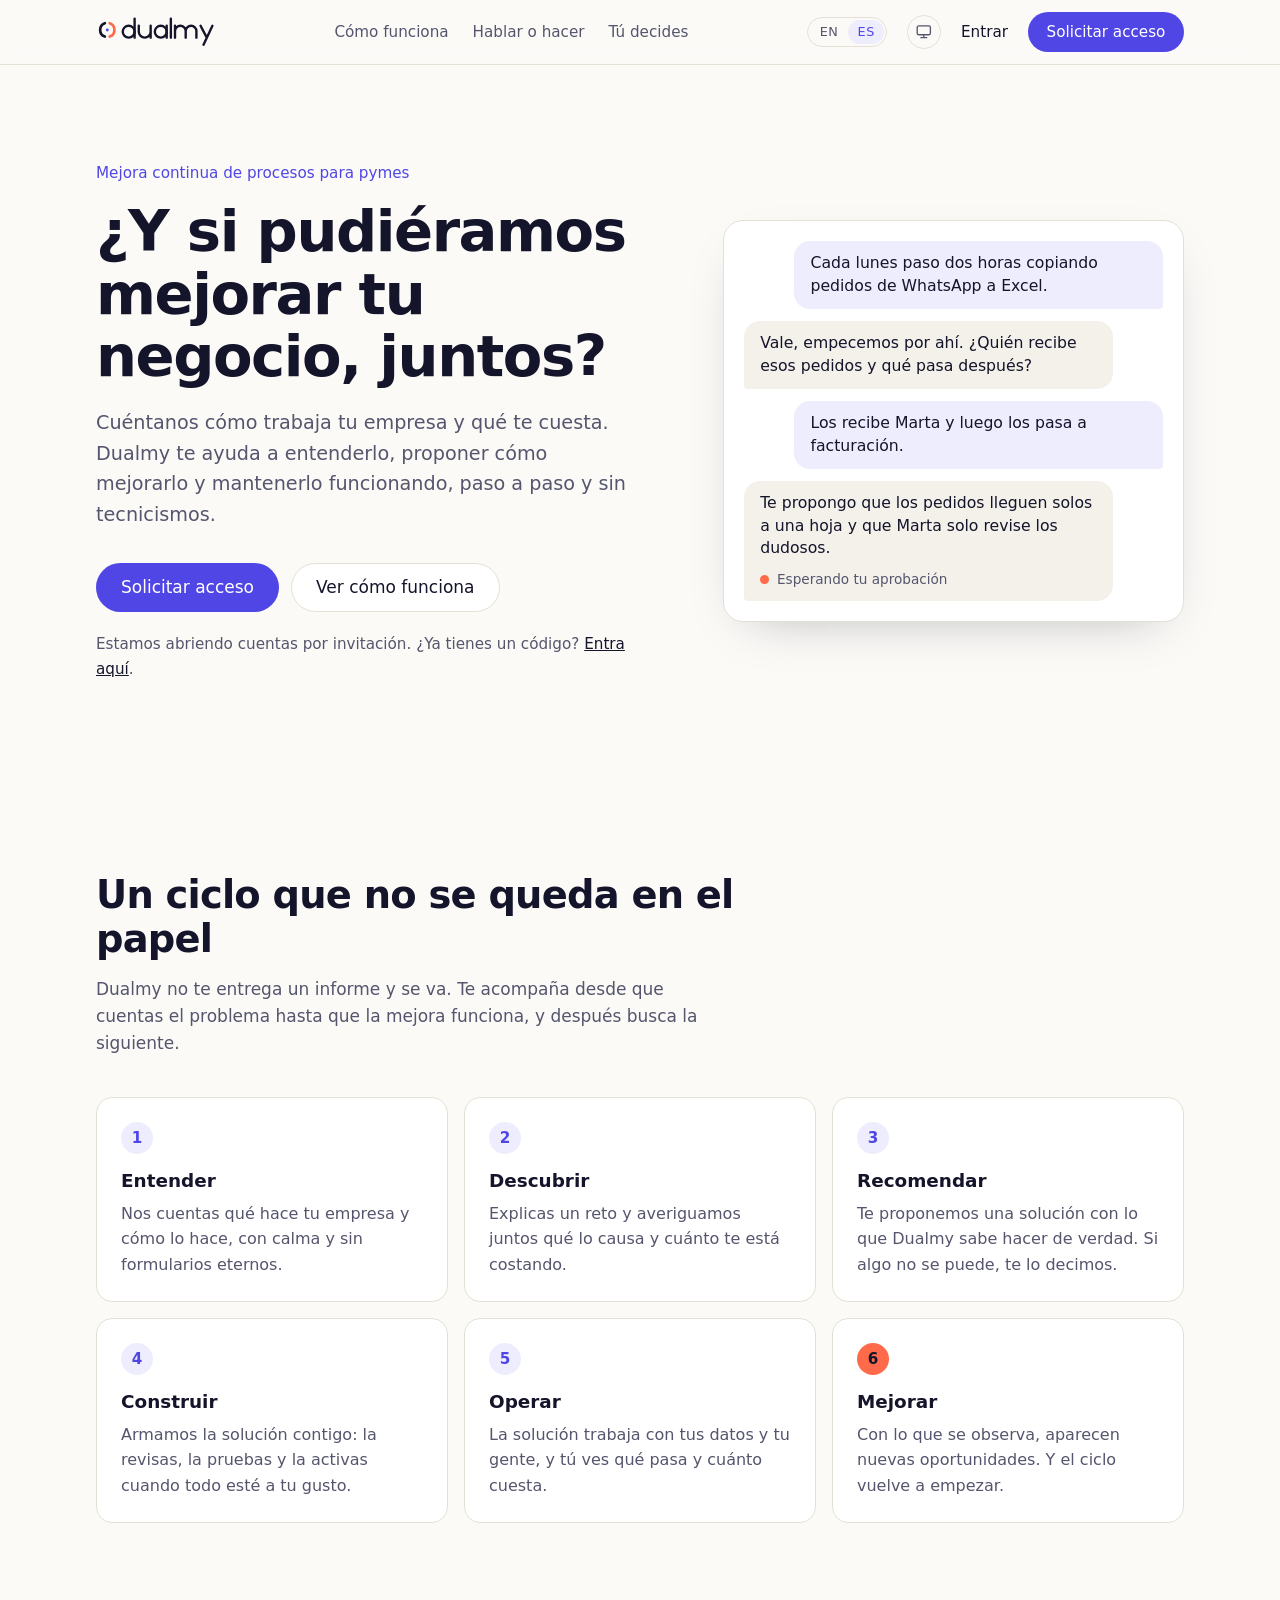
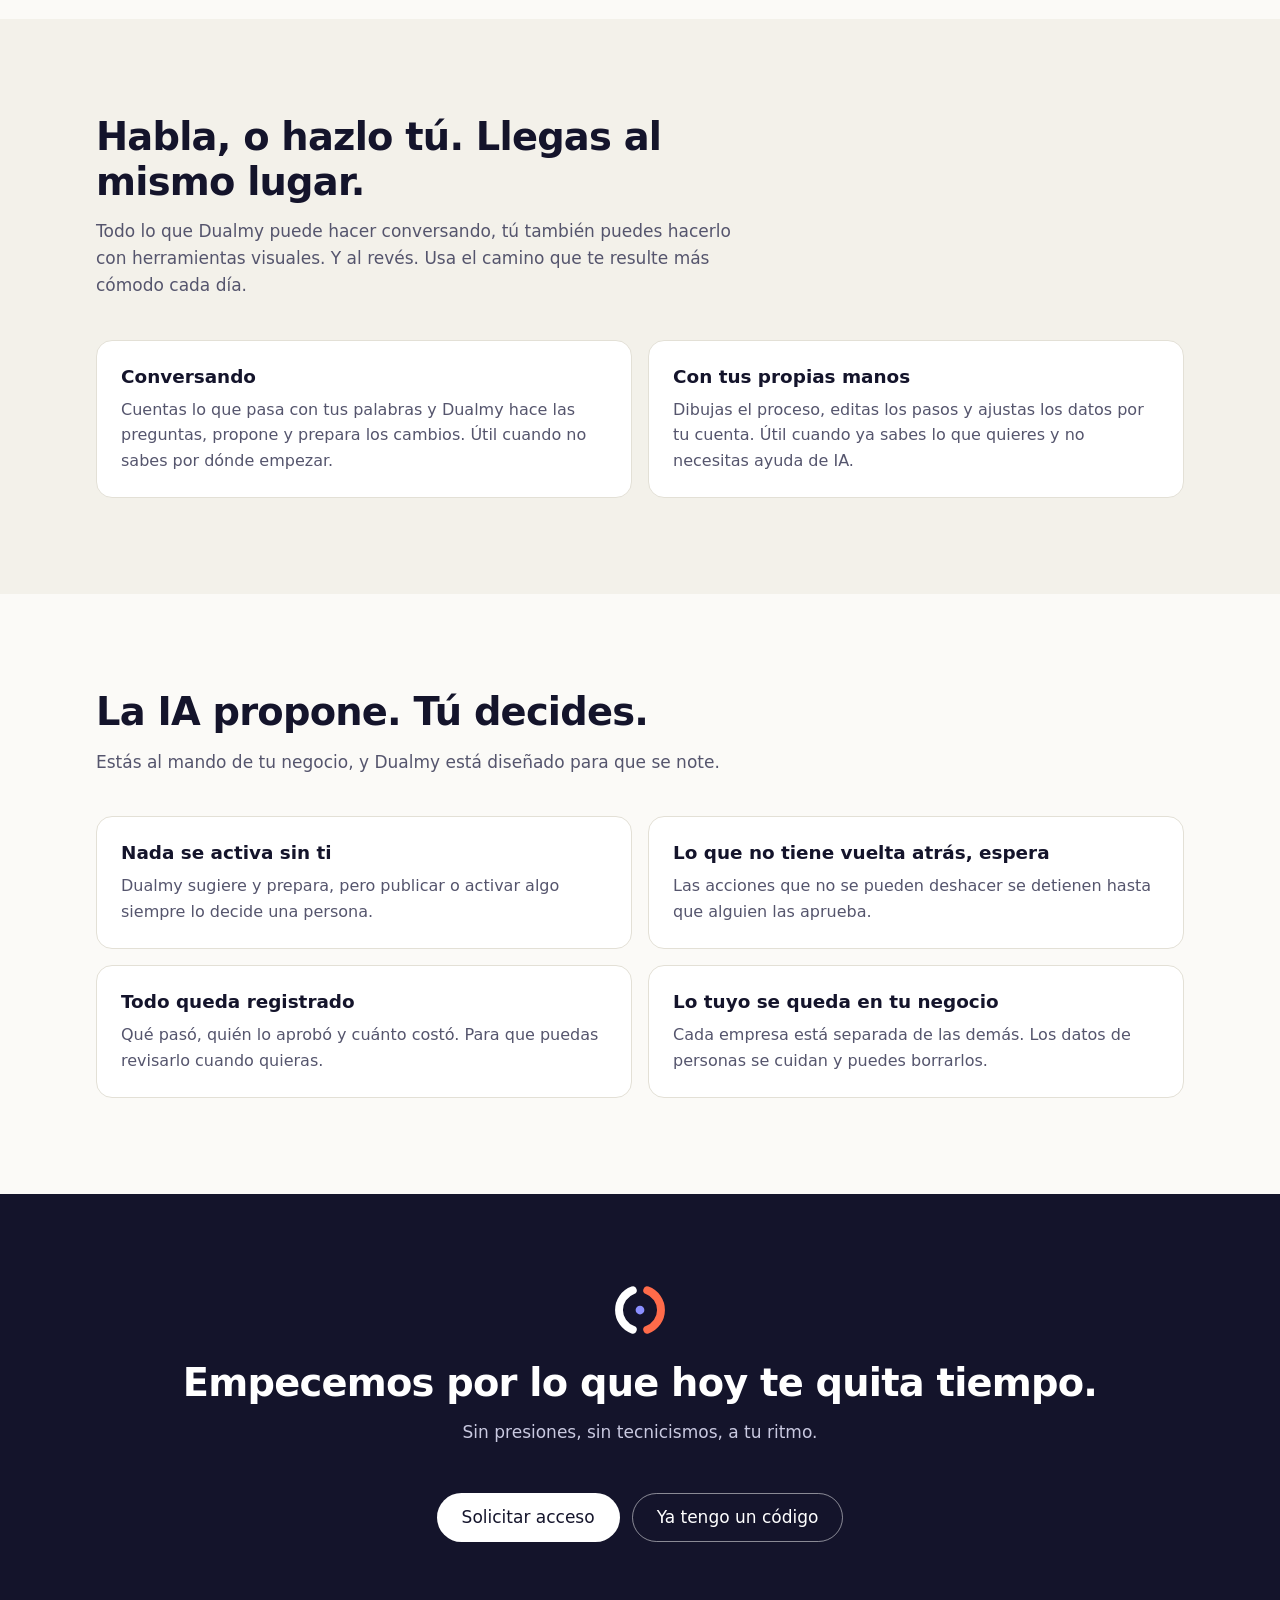
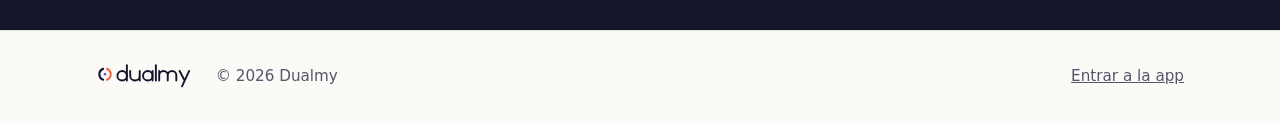
==== commit b8549710: "deploy: landing desde dualmy@a056228d" ====
--- a/es/index.html
+++ b/es/index.html
@@ -35,8 +35,8 @@
         if (t === 'light' || t === 'dark') document.documentElement.dataset.theme = t;
       } catch (e) {}
     </script>
-    <script type="module" crossorigin src="../assets/theme-CjEgHrdQ.js"></script>
-    <link rel="stylesheet" crossorigin href="../assets/theme-CzVMNWgR.css">
+    <script type="module" crossorigin src="../assets/theme-DlEC2l6m.js"></script>
+    <link rel="stylesheet" crossorigin href="../assets/theme-DHrAk4FN.css">
   </head>
   <body>
     <a class="skip" href="#contenido">Saltar al contenido</a>
@@ -53,9 +53,16 @@
           <a href="#control">Tú decides</a>
         </nav>
         <div class="bar-actions">
-          <a class="lang" href="../" hreflang="en" lang="en" aria-label="Read this page in English"
-            >EN</a
-          >
+          <div class="lang-switch" role="group" aria-label="Idioma">
+            <a
+              class="lang-other"
+              href="../"
+              hreflang="en"
+              lang="en"
+              aria-label="Read this page in English"
+              >EN</a
+            ><span class="lang-current" aria-current="true">ES</span>
+          </div>
           <button
             class="theme-toggle"
             type="button"
--- a/assets/theme-DHrAk4FN.css
+++ b/assets/theme-DHrAk4FN.css
@@ -0,0 +1 @@
+:root{--ink:#14142b;--bg:#fbfaf7;--surface:#fff;--alt:#f3f1ea;--text:#14142b;--muted:#55556d;--line:#e3e0d6;--accent:#4f46e5;--accent-soft:#eeedfd;--accent-text:#fff;--coral:#ff6b4a;--font:ui-sans-serif, system-ui, -apple-system, "Segoe UI", Roboto, "Helvetica Neue", Arial, sans-serif;--lightningcss-light:initial;--lightningcss-dark: ;color-scheme:light dark}@media (prefers-color-scheme:dark){:root{--lightningcss-light: ;--lightningcss-dark:initial}}:root[data-theme=light]{--lightningcss-light:initial;--lightningcss-dark: ;color-scheme:light}:root[data-theme=dark]{--bg:#0f0f22;--surface:#1a1a36;--alt:#141430;--text:#f5f3ee;--muted:#b0b0c8;--line:#2b2b4d;--accent:#8b8fff;--accent-soft:#23224a;--accent-text:#0f0f24;--lightningcss-light: ;--lightningcss-dark:initial;color-scheme:dark}@media (prefers-color-scheme:dark){:root:not([data-theme=light]){--bg:#0f0f22;--surface:#1a1a36;--alt:#141430;--text:#f5f3ee;--muted:#b0b0c8;--line:#2b2b4d;--accent:#8b8fff;--accent-soft:#23224a;--accent-text:#0f0f24;--lightningcss-light: ;--lightningcss-dark:initial;color-scheme:dark}}*{box-sizing:border-box}html{scroll-behavior:smooth;scroll-padding-top:5rem}@media (prefers-reduced-motion:reduce){html{scroll-behavior:auto}}body{background:var(--bg);color:var(--text);font-family:var(--font);-webkit-font-smoothing:antialiased;margin:0;font-size:1.0625rem;line-height:1.6}h1,h2,h3,p,ol,ul,figure{margin:0}ol,ul{padding:0;list-style:none}a{color:inherit}img{max-width:100%;display:block}:focus-visible{outline:3px solid var(--accent);outline-offset:3px;border-radius:6px}.sr-only{clip-path:inset(50%);white-space:nowrap;width:1px;height:1px;position:absolute;overflow:hidden}.skip{background:var(--surface);z-index:10;border-radius:8px;padding:.5rem 1rem;position:absolute;top:-4rem;left:1rem}.skip:focus{top:1rem}.wrap{width:min(100% - 3rem,68rem);margin-inline:auto}.on-dark,:root[data-theme=dark] .on-light{display:none}:root[data-theme=dark] .on-dark{display:block}@media (prefers-color-scheme:dark){:root:not([data-theme=light]) .on-light{display:none}:root:not([data-theme=light]) .on-dark{display:block}}.site-header{z-index:5;background:color-mix(in srgb, var(--bg) 88%, transparent);-webkit-backdrop-filter:blur(10px);backdrop-filter:blur(10px);border-bottom:1px solid var(--line);position:sticky;top:0}.bar{align-items:center;gap:2rem;min-height:4rem;display:flex}.logo{flex-shrink:0}.logo img{width:auto;height:2rem}.nav{color:var(--muted);gap:1.5rem;margin-inline:auto;font-size:.95rem;display:flex}.nav a,.link{text-decoration:none}.nav a:hover,.link:hover{color:var(--text)}.bar-actions{align-items:center;gap:1.25rem;font-size:.95rem;display:flex}.lang-switch{border:1px solid var(--line);letter-spacing:.04em;border-radius:999px;padding:2px;font-size:.8rem;font-weight:500;display:inline-flex}.lang-switch>*{border-radius:999px;padding:.2rem .6rem;line-height:1.4}.lang-current{background:var(--accent-soft);color:var(--accent)}.lang-other{color:var(--muted);text-decoration:none}.lang-other:hover{color:var(--text)}.theme-toggle{border:1px solid var(--line);width:2.1rem;height:2.1rem;color:var(--muted);cursor:pointer;background:0 0;border-radius:50%;place-items:center;padding:0;display:inline-grid}.theme-toggle:hover{color:var(--text);border-color:var(--muted)}.theme-toggle .ic{fill:none;stroke:currentColor;stroke-width:1.8px;stroke-linecap:round;stroke-linejoin:round;width:1.1rem;height:1.1rem;display:none}.theme-toggle[data-pref=system] .ic-system,.theme-toggle[data-pref=light] .ic-light,.theme-toggle[data-pref=dark] .ic-dark{display:block}.btn{border:1px solid #0000;border-radius:999px;justify-content:center;align-items:center;padding:.6rem 1.1rem;font-weight:500;line-height:1.2;text-decoration:none;display:inline-flex}.btn-lg{padding:.85rem 1.5rem;font-size:1.0625rem}.btn-primary{background:var(--accent);color:var(--accent-text)}.btn-primary:hover{filter:brightness(1.08)}.btn-ghost{border-color:var(--line);background:var(--surface)}.btn-ghost:hover{border-color:var(--muted)}.btn-light{color:var(--ink);background:#fff}.btn-outline{color:#fff;border-color:#ffffff80}.btn-outline:hover{border-color:#fff}.hero{padding-block:clamp(3rem,8vw,6rem)}.hero-grid{grid-template-columns:minmax(0,1.1fr) minmax(0,.9fr);align-items:center;gap:clamp(2rem,5vw,4rem);display:grid}.eyebrow{color:var(--accent);margin-bottom:1rem;font-size:.95rem;font-weight:500}h1{letter-spacing:-.025em;font-size:clamp(2.2rem,5.2vw,3.6rem);font-weight:600;line-height:1.08}.lead{color:var(--muted);max-width:34rem;margin-top:1.25rem;font-size:1.2rem}.actions{flex-wrap:wrap;gap:.75rem;margin-top:2rem;display:flex}.actions.center{justify-content:center}.note{color:var(--muted);margin-top:1.25rem;font-size:.95rem}.note a{color:var(--text)}.chat{background:var(--surface);border:1px solid var(--line);border-radius:20px;gap:.75rem;padding:1.25rem;display:grid;box-shadow:0 18px 50px -28px #14142b59}.bubble{border-radius:16px;max-width:88%;padding:.7rem 1rem;font-size:.98rem;line-height:1.45}.bubble-person{background:var(--accent-soft);border-bottom-right-radius:4px;justify-self:end}.bubble-dualmy{background:var(--alt);border-bottom-left-radius:4px;justify-self:start}.proposal{gap:.6rem;display:grid}.proposal-status{color:var(--muted);align-items:center;gap:.5rem;font-size:.85rem;display:inline-flex}.dot{background:var(--coral);border-radius:50%;width:.55rem;height:.55rem}.section{padding-block:clamp(3.5rem,8vw,6rem)}.section-alt{background:var(--alt)}.section-head{max-width:40rem;margin-bottom:2.5rem}h2{letter-spacing:-.02em;font-size:clamp(1.7rem,3.4vw,2.4rem);font-weight:600;line-height:1.15}.section-head p{color:var(--muted);margin-top:.9rem}h3{font-size:1.15rem;font-weight:600;line-height:1.3}.steps{grid-template-columns:repeat(3,minmax(0,1fr));gap:1rem;display:grid}.steps li,.card,.trust li{background:var(--surface);border:1px solid var(--line);border-radius:16px;padding:1.5rem}.steps p,.card p,.trust p{color:var(--muted);margin-top:.5rem;font-size:1rem}.step-n{background:var(--accent-soft);width:2rem;height:2rem;color:var(--accent);border-radius:50%;place-items:center;margin-bottom:.9rem;font-size:.95rem;font-weight:600;display:inline-grid}.steps li:nth-child(6) .step-n{background:var(--coral);color:var(--ink)}.two,.trust{grid-template-columns:repeat(2,minmax(0,1fr));gap:1rem;display:grid}.cta{background:var(--ink);color:#fff;text-align:center;padding-block:clamp(3.5rem,8vw,5.5rem)}:root[data-theme=dark] .cta{background:#1d1c4d}@media (prefers-color-scheme:dark){:root:not([data-theme=light]) .cta{background:#1d1c4d}}.cta-inner{justify-items:center;gap:.9rem;display:grid}.cta-mark{width:3.5rem;height:3.5rem;margin-bottom:.5rem}.cta p{color:#c9c9e0}.site-footer{border-top:1px solid var(--line);color:var(--muted);padding-block:2rem;font-size:.95rem}.foot{align-items:center;gap:1.5rem;display:flex}.foot .logo img{height:1.6rem}.foot a:last-child{margin-left:auto}@media (width<=52rem){.nav{display:none}.bar{justify-content:space-between}.hero-grid,.steps,.two,.trust{grid-template-columns:minmax(0,1fr)}.bar-actions .link{display:none}}@media (width<=30rem){.bar{gap:.75rem}.bar-actions{gap:.6rem}.bar-actions .btn{display:none}.actions .btn{width:100%}.foot{flex-wrap:wrap}.foot a:last-child{margin-left:0}}
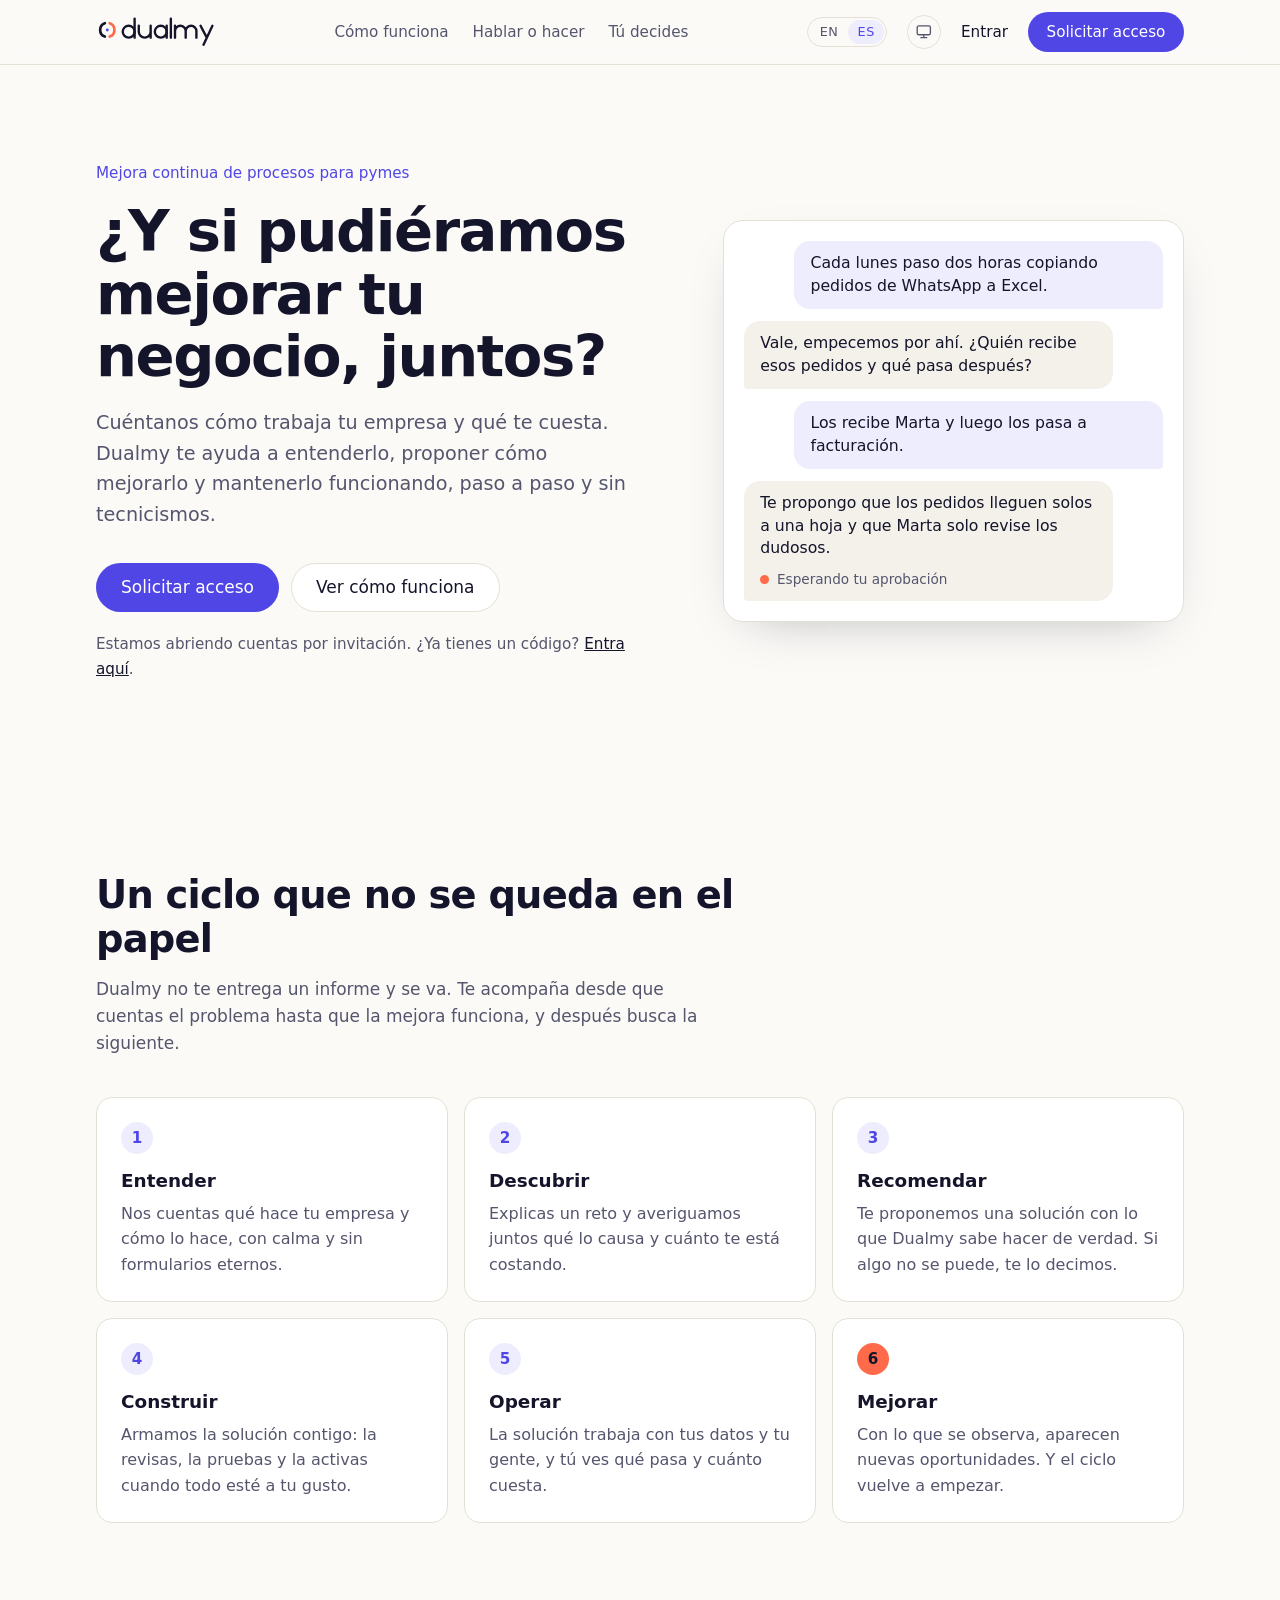
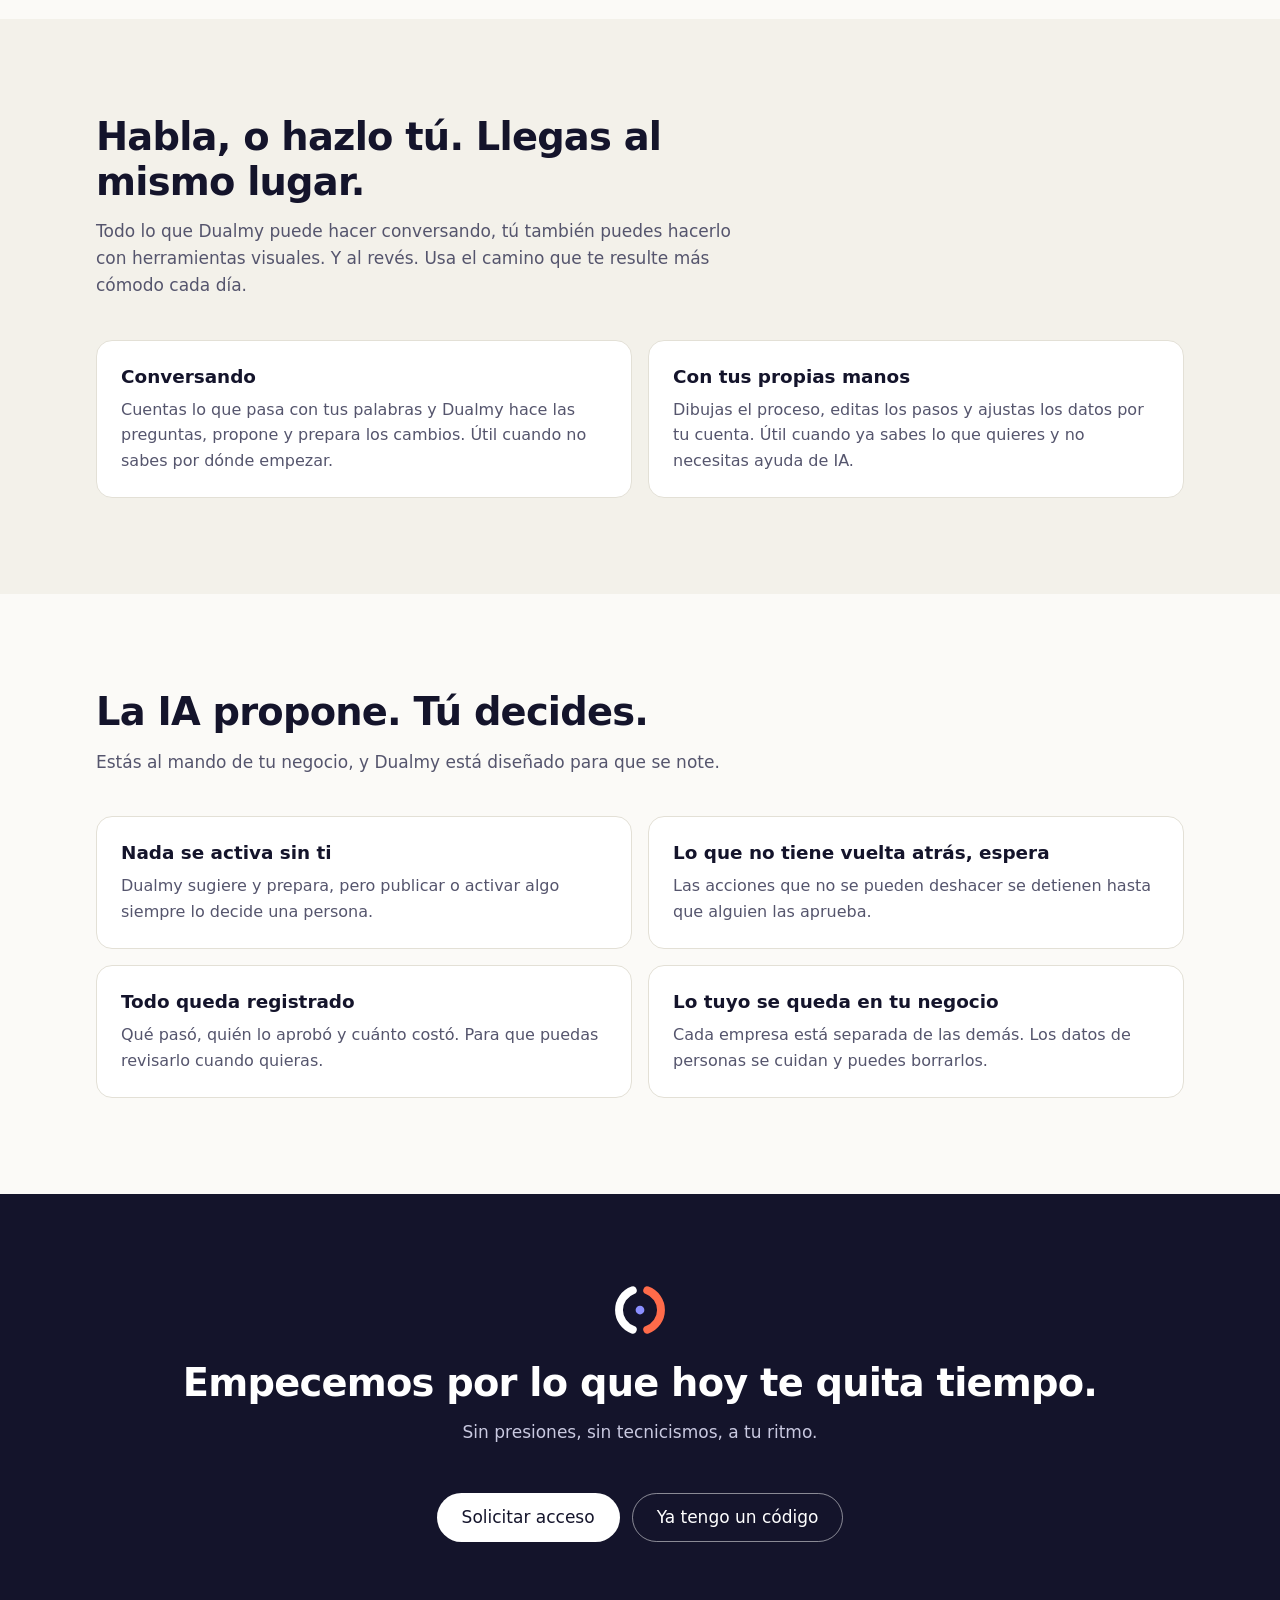
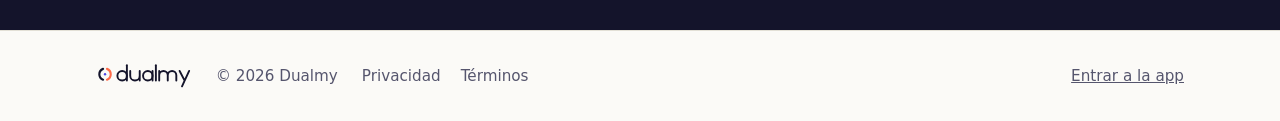
==== commit 112e1ba7: "deploy: landing desde dualmy@53d0957e" ====
--- a/es/index.html
+++ b/es/index.html
@@ -35,8 +35,8 @@
         if (t === 'light' || t === 'dark') document.documentElement.dataset.theme = t;
       } catch (e) {}
     </script>
-    <script type="module" crossorigin src="../assets/theme-DlEC2l6m.js"></script>
-    <link rel="stylesheet" crossorigin href="../assets/theme-DHrAk4FN.css">
+    <script type="module" crossorigin src="../assets/theme-VaR0duXl.js"></script>
+    <link rel="stylesheet" crossorigin href="../assets/theme-C1qTyWRz.css">
   </head>
   <body>
     <a class="skip" href="#contenido">Saltar al contenido</a>
@@ -277,6 +277,9 @@
           <img class="on-dark" src="../brand/dualmy-logo-reverse.svg" alt="" aria-hidden="true" />
         </a>
         <p>© 2026 Dualmy</p>
+        <nav class="foot-links" aria-label="Legal">
+          <a href="./privacidad/">Privacidad</a><a href="./terminos/">Términos</a>
+        </nav>
         <a href="https://app.dualmy.com">Entrar a la app</a>
       </div>
     </footer>
--- a/assets/theme-C1qTyWRz.css
+++ b/assets/theme-C1qTyWRz.css
@@ -0,0 +1 @@
+:root{--ink:#14142b;--bg:#fbfaf7;--surface:#fff;--alt:#f3f1ea;--text:#14142b;--muted:#55556d;--line:#e3e0d6;--accent:#4f46e5;--accent-soft:#eeedfd;--accent-text:#fff;--coral:#ff6b4a;--font:ui-sans-serif, system-ui, -apple-system, "Segoe UI", Roboto, "Helvetica Neue", Arial, sans-serif;--lightningcss-light:initial;--lightningcss-dark: ;color-scheme:light dark}@media (prefers-color-scheme:dark){:root{--lightningcss-light: ;--lightningcss-dark:initial}}:root[data-theme=light]{--lightningcss-light:initial;--lightningcss-dark: ;color-scheme:light}:root[data-theme=dark]{--bg:#0f0f22;--surface:#1a1a36;--alt:#141430;--text:#f5f3ee;--muted:#b0b0c8;--line:#2b2b4d;--accent:#8b8fff;--accent-soft:#23224a;--accent-text:#0f0f24;--lightningcss-light: ;--lightningcss-dark:initial;color-scheme:dark}@media (prefers-color-scheme:dark){:root:not([data-theme=light]){--bg:#0f0f22;--surface:#1a1a36;--alt:#141430;--text:#f5f3ee;--muted:#b0b0c8;--line:#2b2b4d;--accent:#8b8fff;--accent-soft:#23224a;--accent-text:#0f0f24;--lightningcss-light: ;--lightningcss-dark:initial;color-scheme:dark}}*{box-sizing:border-box}html{scroll-behavior:smooth;scroll-padding-top:5rem}@media (prefers-reduced-motion:reduce){html{scroll-behavior:auto}}body{background:var(--bg);color:var(--text);font-family:var(--font);-webkit-font-smoothing:antialiased;margin:0;font-size:1.0625rem;line-height:1.6}h1,h2,h3,p,ol,ul,figure{margin:0}ol,ul{padding:0;list-style:none}a{color:inherit}img{max-width:100%;display:block}:focus-visible{outline:3px solid var(--accent);outline-offset:3px;border-radius:6px}.sr-only{clip-path:inset(50%);white-space:nowrap;width:1px;height:1px;position:absolute;overflow:hidden}.skip{background:var(--surface);z-index:10;border-radius:8px;padding:.5rem 1rem;position:absolute;top:-4rem;left:1rem}.skip:focus{top:1rem}.wrap{width:min(100% - 3rem,68rem);margin-inline:auto}.on-dark,:root[data-theme=dark] .on-light{display:none}:root[data-theme=dark] .on-dark{display:block}@media (prefers-color-scheme:dark){:root:not([data-theme=light]) .on-light{display:none}:root:not([data-theme=light]) .on-dark{display:block}}.site-header{z-index:5;background:color-mix(in srgb, var(--bg) 88%, transparent);-webkit-backdrop-filter:blur(10px);backdrop-filter:blur(10px);border-bottom:1px solid var(--line);position:sticky;top:0}.bar{align-items:center;gap:2rem;min-height:4rem;display:flex}.logo{flex-shrink:0}.logo img{width:auto;height:2rem}.nav{color:var(--muted);gap:1.5rem;margin-inline:auto;font-size:.95rem;display:flex}.nav a,.link{white-space:nowrap;text-decoration:none}.nav a:hover,.link:hover{color:var(--text)}.bar-actions:nth-child(2){margin-left:auto}.bar-actions{flex-shrink:0;align-items:center;gap:1.25rem;font-size:.95rem;display:flex}.lang-switch{border:1px solid var(--line);letter-spacing:.04em;border-radius:999px;flex-shrink:0;padding:2px;font-size:.8rem;font-weight:500;display:inline-flex}.lang-switch>*{border-radius:999px;padding:.2rem .6rem;line-height:1.4}.lang-current{background:var(--accent-soft);color:var(--accent)}.lang-other{color:var(--muted);text-decoration:none}.lang-other:hover{color:var(--text)}.theme-toggle{border:1px solid var(--line);width:2.1rem;height:2.1rem;color:var(--muted);cursor:pointer;background:0 0;border-radius:50%;flex-shrink:0;place-items:center;padding:0;display:inline-grid}.theme-toggle:hover{color:var(--text);border-color:var(--muted)}.theme-toggle .ic{fill:none;stroke:currentColor;stroke-width:1.8px;stroke-linecap:round;stroke-linejoin:round;width:1.1rem;height:1.1rem;display:none}.theme-toggle[data-pref=system] .ic-system,.theme-toggle[data-pref=light] .ic-light,.theme-toggle[data-pref=dark] .ic-dark{display:block}.btn{border:1px solid #0000;border-radius:999px;justify-content:center;align-items:center;padding:.6rem 1.1rem;font-weight:500;line-height:1.2;text-decoration:none;display:inline-flex}.btn-lg{padding:.85rem 1.5rem;font-size:1.0625rem}.btn-primary{background:var(--accent);color:var(--accent-text)}.btn-primary:hover{filter:brightness(1.08)}.btn-ghost{border-color:var(--line);background:var(--surface)}.btn-ghost:hover{border-color:var(--muted)}.btn-light{color:var(--ink);background:#fff}.btn-outline{color:#fff;border-color:#ffffff80}.btn-outline:hover{border-color:#fff}.hero{padding-block:clamp(3rem,8vw,6rem)}.hero-grid{grid-template-columns:minmax(0,1.1fr) minmax(0,.9fr);align-items:center;gap:clamp(2rem,5vw,4rem);display:grid}.eyebrow{color:var(--accent);margin-bottom:1rem;font-size:.95rem;font-weight:500}h1{letter-spacing:-.025em;font-size:clamp(2.2rem,5.2vw,3.6rem);font-weight:600;line-height:1.08}.lead{color:var(--muted);max-width:34rem;margin-top:1.25rem;font-size:1.2rem}.actions{flex-wrap:wrap;gap:.75rem;margin-top:2rem;display:flex}.actions.center{justify-content:center}.note{color:var(--muted);margin-top:1.25rem;font-size:.95rem}.note a{color:var(--text)}.chat{background:var(--surface);border:1px solid var(--line);border-radius:20px;gap:.75rem;padding:1.25rem;display:grid;box-shadow:0 18px 50px -28px #14142b59}.bubble{border-radius:16px;max-width:88%;padding:.7rem 1rem;font-size:.98rem;line-height:1.45}.bubble-person{background:var(--accent-soft);border-bottom-right-radius:4px;justify-self:end}.bubble-dualmy{background:var(--alt);border-bottom-left-radius:4px;justify-self:start}.proposal{gap:.6rem;display:grid}.proposal-status{color:var(--muted);align-items:center;gap:.5rem;font-size:.85rem;display:inline-flex}.dot{background:var(--coral);border-radius:50%;width:.55rem;height:.55rem}.section{padding-block:clamp(3.5rem,8vw,6rem)}.section-alt{background:var(--alt)}.section-head{max-width:40rem;margin-bottom:2.5rem}h2{letter-spacing:-.02em;font-size:clamp(1.7rem,3.4vw,2.4rem);font-weight:600;line-height:1.15}.section-head p{color:var(--muted);margin-top:.9rem}h3{font-size:1.15rem;font-weight:600;line-height:1.3}.steps{grid-template-columns:repeat(3,minmax(0,1fr));gap:1rem;display:grid}.steps li,.card,.trust li{background:var(--surface);border:1px solid var(--line);border-radius:16px;padding:1.5rem}.steps p,.card p,.trust p{color:var(--muted);margin-top:.5rem;font-size:1rem}.step-n{background:var(--accent-soft);width:2rem;height:2rem;color:var(--accent);border-radius:50%;place-items:center;margin-bottom:.9rem;font-size:.95rem;font-weight:600;display:inline-grid}.steps li:nth-child(6) .step-n{background:var(--coral);color:var(--ink)}.two,.trust{grid-template-columns:repeat(2,minmax(0,1fr));gap:1rem;display:grid}.cta{background:var(--ink);color:#fff;text-align:center;padding-block:clamp(3.5rem,8vw,5.5rem)}:root[data-theme=dark] .cta{background:#1d1c4d}@media (prefers-color-scheme:dark){:root:not([data-theme=light]) .cta{background:#1d1c4d}}.cta-inner{justify-items:center;gap:.9rem;display:grid}.cta-mark{width:3.5rem;height:3.5rem;margin-bottom:.5rem}.cta p{color:#c9c9e0}.site-footer{border-top:1px solid var(--line);color:var(--muted);padding-block:2rem;font-size:.95rem}.foot{align-items:center;gap:1.5rem;display:flex}.foot .logo img{height:1.6rem}.foot a:last-child{margin-left:auto}@media (width<=62rem){.nav{display:none}.bar{justify-content:space-between}}@media (width<=52rem){.hero-grid,.steps,.two,.trust{grid-template-columns:minmax(0,1fr)}.bar-actions .link{display:none}}@media (width<=30rem){.bar{gap:.75rem}.bar-actions{gap:.6rem}.bar-actions .btn{display:none}.actions .btn{width:100%}.foot{flex-wrap:wrap}.foot a:last-child{margin-left:0}}.legal{max-width:46rem;padding-block:clamp(2.5rem,6vw,4.5rem)}.legal h1{font-size:clamp(1.9rem,4vw,2.6rem)}.legal .updated{color:var(--muted);margin-top:.5rem;font-size:.95rem}.legal h2{letter-spacing:-.01em;margin-top:2.25rem;font-size:1.25rem}.legal p,.legal ul{margin-top:.75rem}.legal ul{padding-left:1.25rem;list-style:outside}.legal li+li{margin-top:.6rem}.legal a{color:var(--accent)}.foot-links{gap:1.25rem;display:flex}.foot-links a{text-decoration:none}.foot-links a:hover{color:var(--text)}
